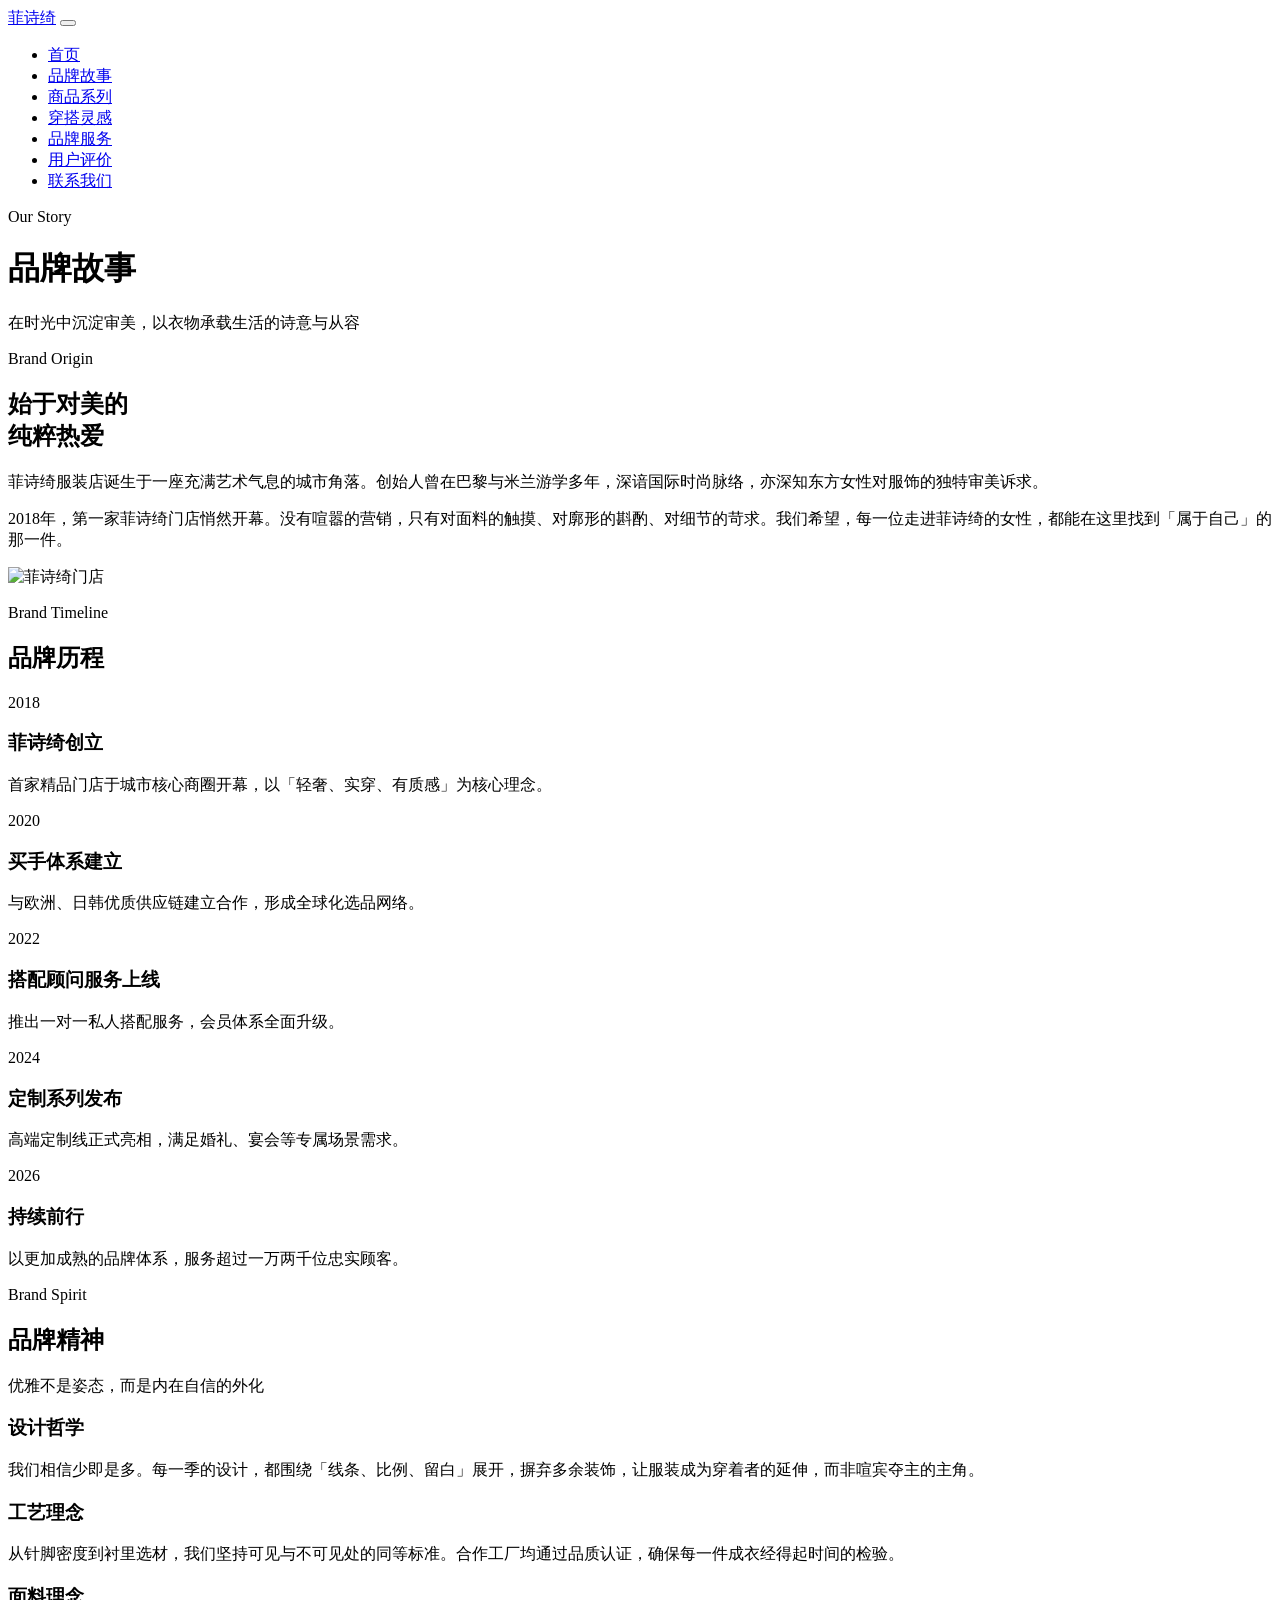
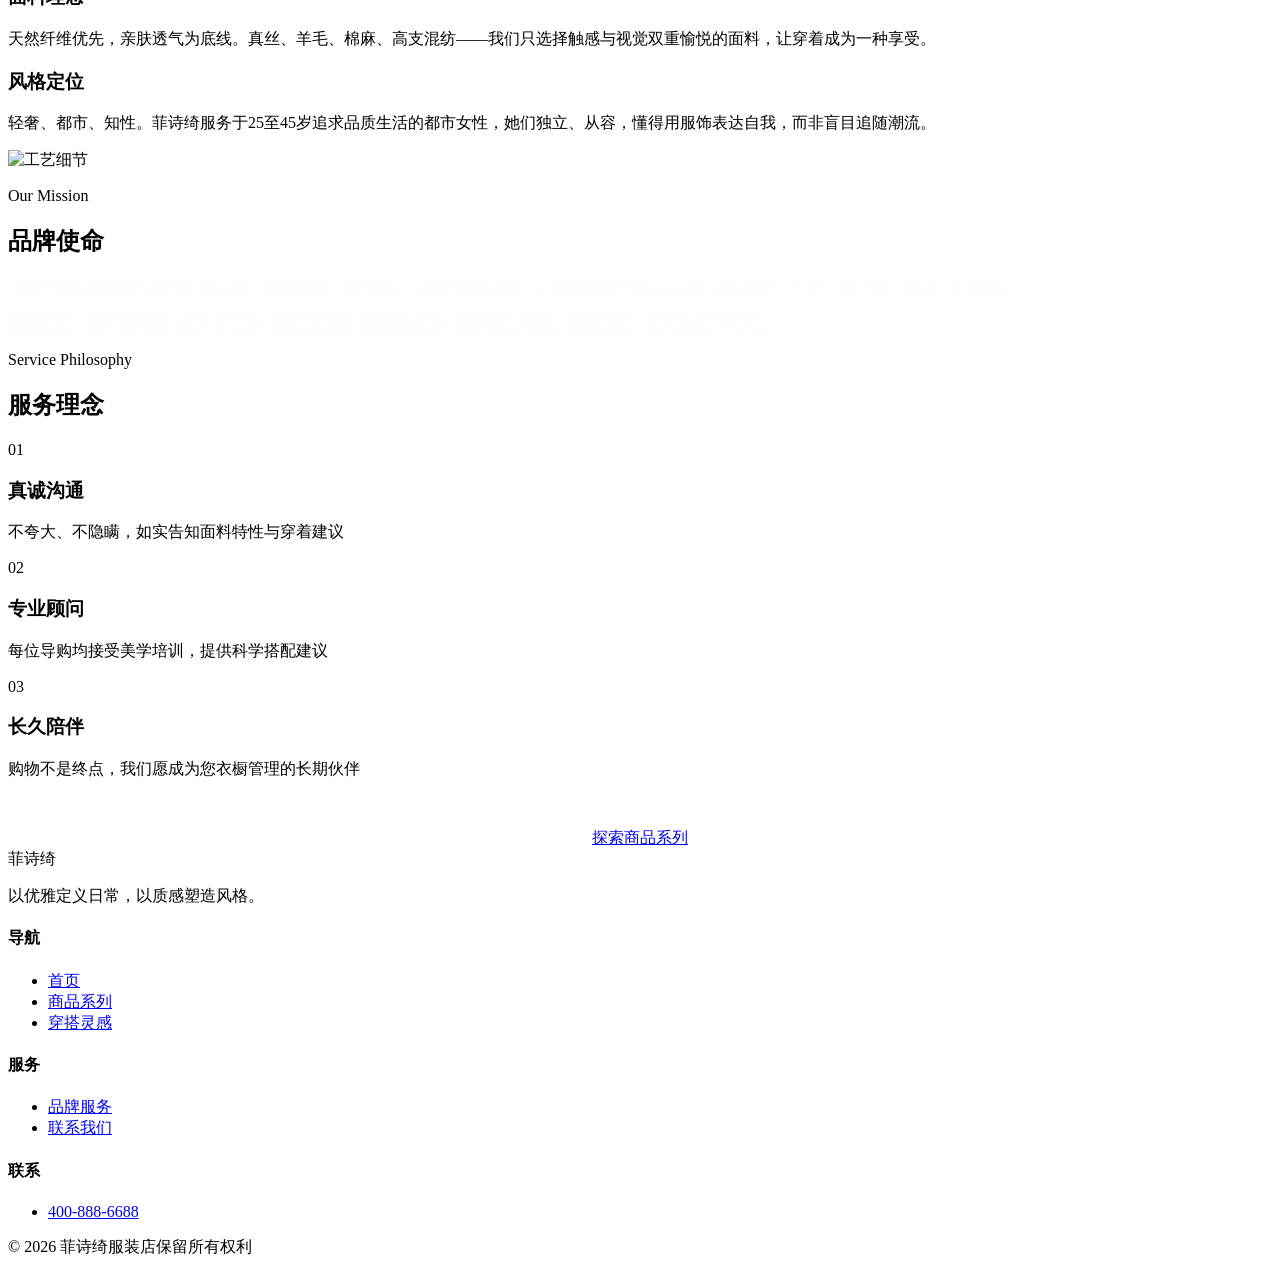
==== about.html @ 7a1d129c "Add files via upload" ====
<!DOCTYPE html>
<html lang="zh-CN">
<head>
  <meta charset="UTF-8">
  <meta name="viewport" content="width=device-width, initial-scale=1.0">
  <meta name="description" content="菲诗绮服装店品牌故事 — 设计理念、工艺理念与品牌使命">
  <title>品牌故事 | 菲诗绮服装店官网</title>
  <link rel="stylesheet" href="css/style.css">
</head>
<body>
  <nav class="site-nav">
    <div class="container">
      <a href="index.html" class="nav-logo">菲诗绮</a>
      <button class="nav-toggle" aria-label="打开菜单"><span></span><span></span><span></span></button>
      <ul class="nav-links">
        <li><a href="index.html">首页</a></li>
        <li><a href="about.html">品牌故事</a></li>
        <li><a href="products.html">商品系列</a></li>
        <li><a href="lookbook.html">穿搭灵感</a></li>
        <li><a href="services.html">品牌服务</a></li>
        <li><a href="reviews.html">用户评价</a></li>
        <li><a href="contact.html">联系我们</a></li>
      </ul>
    </div>
  </nav>

  <header class="page-hero page-hero--dark">
    <div class="container">
      <p class="eyebrow">Our Story</p>
      <h1>品牌故事</h1>
      <p class="section-subtitle">在时光中沉淀审美，以衣物承载生活的诗意与从容</p>
    </div>
  </header>

  <section class="section">
    <div class="container">
      <div class="intro-block reveal">
        <div class="intro-block__text">
          <p class="eyebrow">Brand Origin</p>
          <h2>始于对美的<br>纯粹热爱</h2>
          <p>菲诗绮服装店诞生于一座充满艺术气息的城市角落。创始人曾在巴黎与米兰游学多年，深谙国际时尚脉络，亦深知东方女性对服饰的独特审美诉求。</p>
          <p>2018年，第一家菲诗绮门店悄然开幕。没有喧嚣的营销，只有对面料的触摸、对廓形的斟酌、对细节的苛求。我们希望，每一位走进菲诗绮的女性，都能在这里找到「属于自己」的那一件。</p>
        </div>
        <div class="intro-block__image">
          <img src="https://images.unsplash.com/photo-1441984904996-e0b87b68762b?w=800&q=80" alt="菲诗绮门店">
        </div>
      </div>
    </div>
  </section>

  <section class="section section--cream">
    <div class="container">
      <div class="section-header reveal">
        <p class="eyebrow">Brand Timeline</p>
        <h2 class="section-title">品牌历程</h2>
      </div>
      <div class="timeline reveal">
        <div class="timeline__item">
          <div class="timeline__year">2018</div>
          <h3 class="timeline__title">菲诗绮创立</h3>
          <p class="timeline__text">首家精品门店于城市核心商圈开幕，以「轻奢、实穿、有质感」为核心理念。</p>
        </div>
        <div class="timeline__item">
          <div class="timeline__year">2020</div>
          <h3 class="timeline__title">买手体系建立</h3>
          <p class="timeline__text">与欧洲、日韩优质供应链建立合作，形成全球化选品网络。</p>
        </div>
        <div class="timeline__item">
          <div class="timeline__year">2022</div>
          <h3 class="timeline__title">搭配顾问服务上线</h3>
          <p class="timeline__text">推出一对一私人搭配服务，会员体系全面升级。</p>
        </div>
        <div class="timeline__item">
          <div class="timeline__year">2024</div>
          <h3 class="timeline__title">定制系列发布</h3>
          <p class="timeline__text">高端定制线正式亮相，满足婚礼、宴会等专属场景需求。</p>
        </div>
        <div class="timeline__item">
          <div class="timeline__year">2026</div>
          <h3 class="timeline__title">持续前行</h3>
          <p class="timeline__text">以更加成熟的品牌体系，服务超过一万两千位忠实顾客。</p>
        </div>
      </div>
    </div>
  </section>

  <section class="section">
    <div class="container">
      <div class="section-header reveal">
        <p class="eyebrow">Brand Spirit</p>
        <h2 class="section-title">品牌精神</h2>
        <p class="section-subtitle">优雅不是姿态，而是内在自信的外化</p>
      </div>
      <div class="philosophy-grid">
        <div class="philosophy-card reveal">
          <h3>设计哲学</h3>
          <p>我们相信少即是多。每一季的设计，都围绕「线条、比例、留白」展开，摒弃多余装饰，让服装成为穿着者的延伸，而非喧宾夺主的主角。</p>
        </div>
        <div class="philosophy-card reveal reveal-delay-1">
          <h3>工艺理念</h3>
          <p>从针脚密度到衬里选材，我们坚持可见与不可见处的同等标准。合作工厂均通过品质认证，确保每一件成衣经得起时间的检验。</p>
        </div>
        <div class="philosophy-card reveal reveal-delay-2">
          <h3>面料理念</h3>
          <p>天然纤维优先，亲肤透气为底线。真丝、羊毛、棉麻、高支混纺——我们只选择触感与视觉双重愉悦的面料，让穿着成为一种享受。</p>
        </div>
        <div class="philosophy-card reveal reveal-delay-3">
          <h3>风格定位</h3>
          <p>轻奢、都市、知性。菲诗绮服务于25至45岁追求品质生活的都市女性，她们独立、从容，懂得用服饰表达自我，而非盲目追随潮流。</p>
        </div>
      </div>
    </div>
  </section>

  <section class="section section--ink">
    <div class="container">
      <div class="intro-block reveal">
        <div class="intro-block__image">
          <img src="https://images.unsplash.com/photo-1558171813-4c088f5c6f0e?w=800&q=80" alt="工艺细节">
        </div>
        <div class="intro-block__text">
          <p class="eyebrow" style="color:var(--champagne)">Our Mission</p>
          <h2 style="color:var(--white)">品牌使命</h2>
          <p style="color:rgba(250,249,247,0.75)">让每一位女性都能轻松拥有高品质、高审美的日常衣橱。我们不贩卖焦虑，只提供解决方案——如何穿得高级、百搭、显气质、实穿、有质感。</p>
          <p style="color:rgba(250,249,247,0.75)">选品标准：设计独特性 · 面料舒适度 · 版型包容性 · 搭配延展性 · 性价比合理性。五维达标，方可入驻菲诗绮。</p>
        </div>
      </div>
    </div>
  </section>

  <section class="section section--cream">
    <div class="container">
      <div class="section-header reveal">
        <p class="eyebrow">Service Philosophy</p>
        <h2 class="section-title">服务理念</h2>
      </div>
      <div class="features-grid">
        <div class="feature-card reveal">
          <div class="feature-card__icon">01</div>
          <h3>真诚沟通</h3>
          <p>不夸大、不隐瞒，如实告知面料特性与穿着建议</p>
        </div>
        <div class="feature-card reveal reveal-delay-1">
          <div class="feature-card__icon">02</div>
          <h3>专业顾问</h3>
          <p>每位导购均接受美学培训，提供科学搭配建议</p>
        </div>
        <div class="feature-card reveal reveal-delay-2">
          <div class="feature-card__icon">03</div>
          <h3>长久陪伴</h3>
          <p>购物不是终点，我们愿成为您衣橱管理的长期伙伴</p>
        </div>
      </div>
      <div style="text-align:center;margin-top:3rem" class="reveal">
        <a href="products.html" class="btn">探索商品系列</a>
      </div>
    </div>
  </section>

  <footer class="site-footer">
    <div class="container">
      <div class="footer-grid">
        <div class="footer-brand">
          <span class="nav-logo">菲诗绮</span>
          <p>以优雅定义日常，以质感塑造风格。</p>
        </div>
        <div class="footer-col"><h4>导航</h4><ul><li><a href="index.html">首页</a></li><li><a href="products.html">商品系列</a></li><li><a href="lookbook.html">穿搭灵感</a></li></ul></div>
        <div class="footer-col"><h4>服务</h4><ul><li><a href="services.html">品牌服务</a></li><li><a href="contact.html">联系我们</a></li></ul></div>
        <div class="footer-col"><h4>联系</h4><ul><li><a href="tel:4008886688">400-888-6688</a></li></ul></div>
      </div>
      <div class="footer-bottom"><span>© 2026 菲诗绮服装店</span><span>保留所有权利</span></div>
    </div>
  </footer>
  <script src="js/script.js"></script>
</body>
</html>
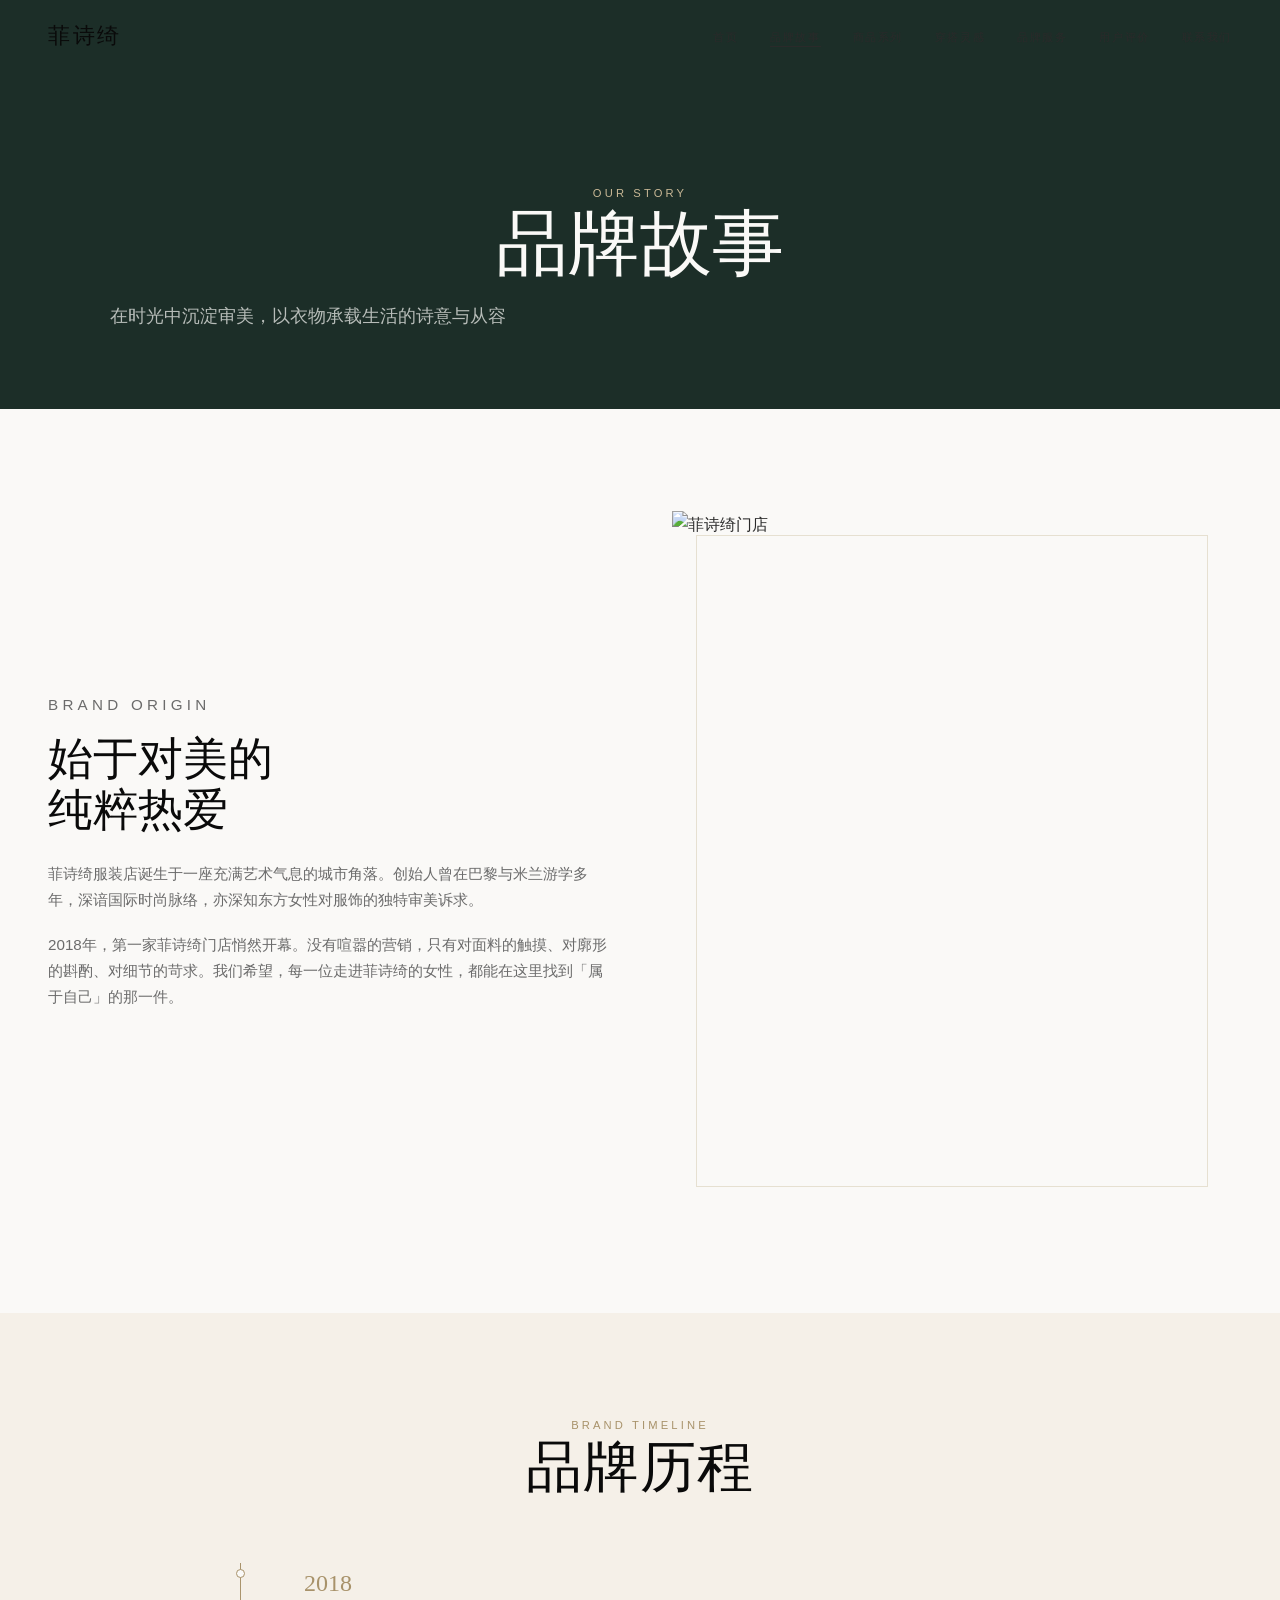
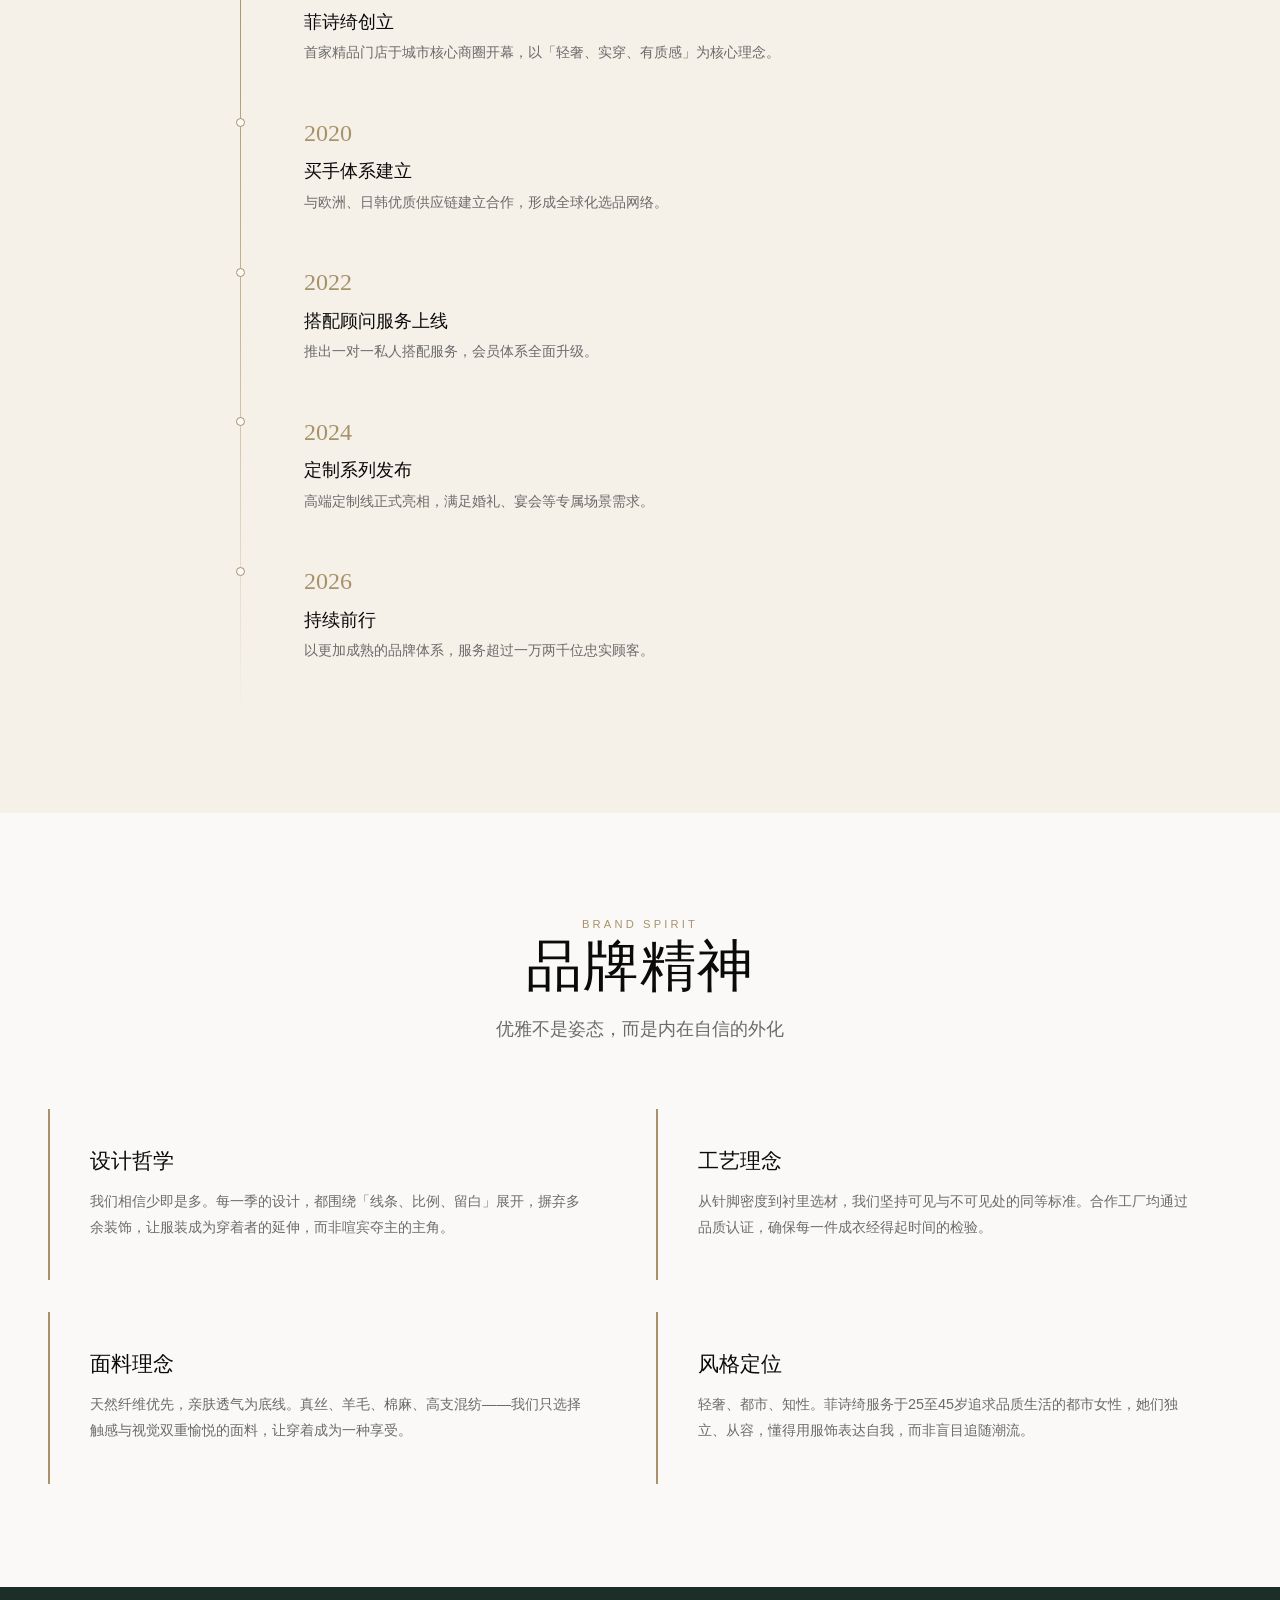
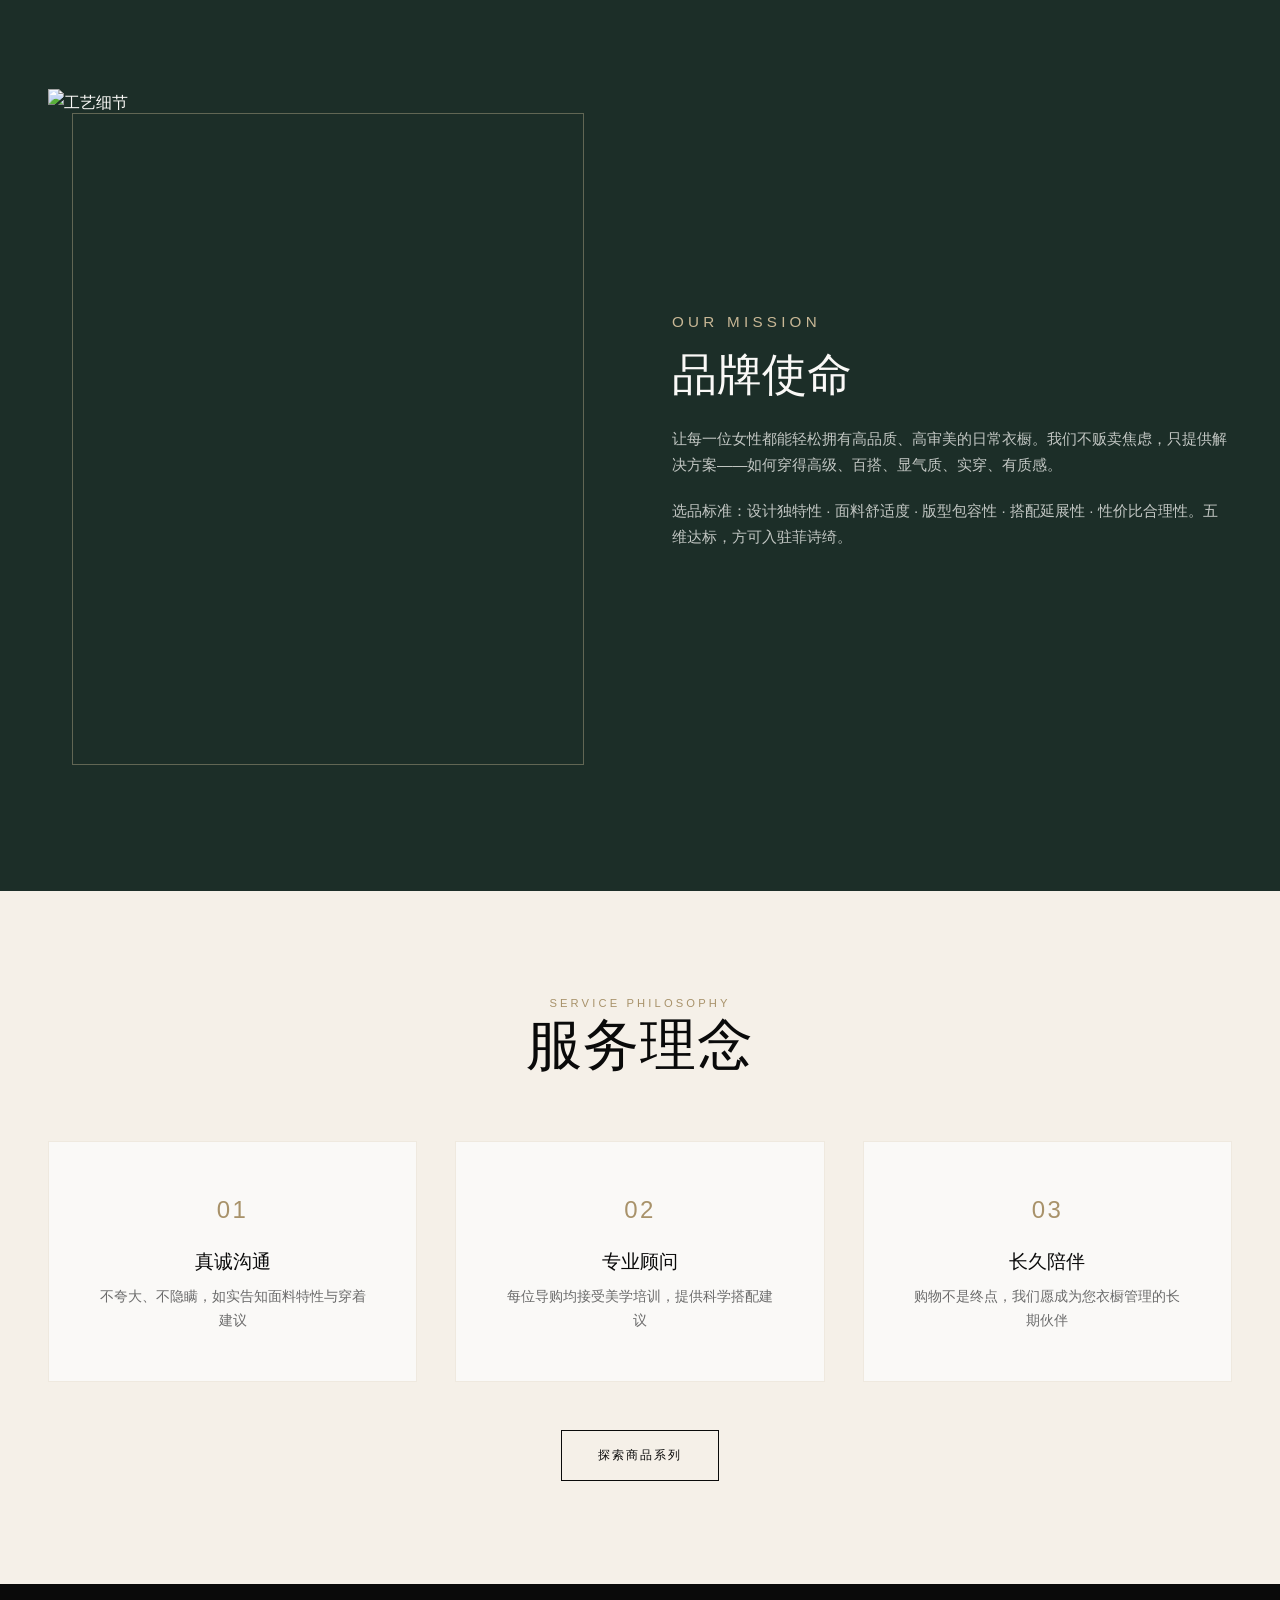
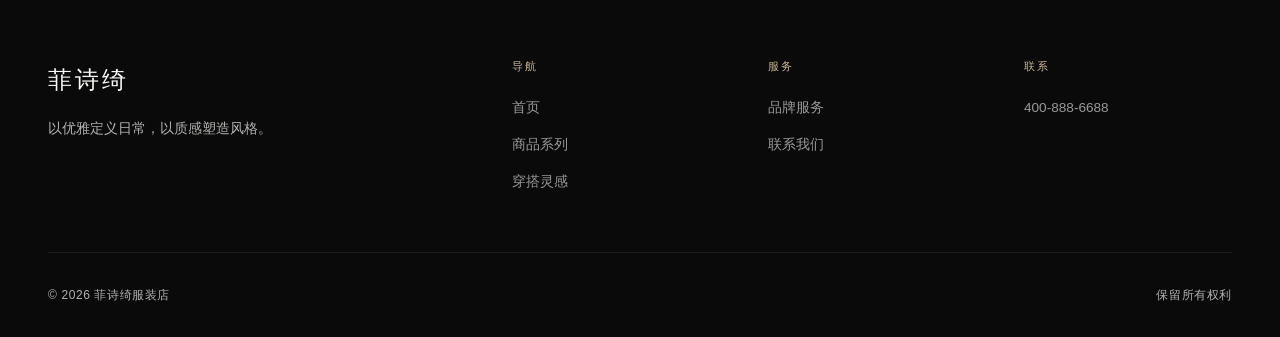
==== commit 0d785e33: "修复CSS和JS路径" ====
--- a/about.html
+++ b/about.html
@@ -5,7 +5,7 @@
   <meta name="viewport" content="width=device-width, initial-scale=1.0">
   <meta name="description" content="菲诗绮服装店品牌故事 — 设计理念、工艺理念与品牌使命">
   <title>品牌故事 | 菲诗绮服装店官网</title>
-  <link rel="stylesheet" href="css/style.css">
+ <link rel="stylesheet" href="style.css">
 </head>
 <body>
   <nav class="site-nav">
@@ -171,6 +171,6 @@
       <div class="footer-bottom"><span>© 2026 菲诗绮服装店</span><span>保留所有权利</span></div>
     </div>
   </footer>
-  <script src="js/script.js"></script>
+ <script src="script.js"></script>
 </body>
 </html>
--- a/style.css
+++ b/style.css
@@ -0,0 +1,1701 @@
+/* ============================================
+   菲诗绮服装店官网 — Feishiqi Fashion Boutique
+   Premium Fashion Brand Static Site
+   ============================================ */
+
+@import url('https://fonts.googleapis.com/css2?family=Cormorant+Garamond:ital,wght@0,300;0,400;0,500;0,600;0,700;1,400&family=Noto+Sans+SC:wght@300;400;500&family=Playfair+Display:ital,wght@0,400;0,500;1,400&display=swap');
+
+:root {
+  --black: #0a0a0a;
+  --white: #faf9f7;
+  --cream: #f5f0e8;
+  --warm-gray: #e8e4dc;
+  --champagne: #c9b896;
+  --gold: #a8926a;
+  --gold-light: #d4c4a8;
+  --ink-green: #1c2e28;
+  --charcoal: #2a2a2a;
+  --mid-gray: #6b6b6b;
+  --light-gray: #9a9a9a;
+  --font-display: 'Cormorant Garamond', 'Playfair Display', serif;
+  --font-serif: 'Playfair Display', serif;
+  --font-body: 'Noto Sans SC', -apple-system, sans-serif;
+  --nav-height: 72px;
+  --transition: 0.4s cubic-bezier(0.25, 0.46, 0.45, 0.94);
+  --shadow-soft: 0 8px 32px rgba(10, 10, 10, 0.06);
+  --shadow-hover: 0 16px 48px rgba(10, 10, 10, 0.12);
+  --max-width: 1400px;
+  --section-pad: clamp(4rem, 8vw, 8rem);
+}
+
+*, *::before, *::after {
+  box-sizing: border-box;
+  margin: 0;
+  padding: 0;
+}
+
+html {
+  scroll-behavior: smooth;
+  font-size: 16px;
+}
+
+body {
+  font-family: var(--font-body);
+  font-weight: 300;
+  color: var(--charcoal);
+  background: var(--white);
+  line-height: 1.7;
+  overflow-x: hidden;
+  -webkit-font-smoothing: antialiased;
+}
+
+img {
+  max-width: 100%;
+  height: auto;
+  display: block;
+  object-fit: cover;
+}
+
+a {
+  color: inherit;
+  text-decoration: none;
+  transition: color var(--transition), opacity var(--transition);
+}
+
+ul { list-style: none; }
+
+button, input, textarea, select {
+  font-family: inherit;
+  font-size: inherit;
+}
+
+.container {
+  width: 100%;
+  max-width: var(--max-width);
+  margin: 0 auto;
+  padding: 0 clamp(1.25rem, 4vw, 3rem);
+}
+
+/* ---- Typography ---- */
+.eyebrow {
+  font-family: var(--font-body);
+  font-size: 0.7rem;
+  font-weight: 400;
+  letter-spacing: 0.28em;
+  text-transform: uppercase;
+  color: var(--gold);
+}
+
+h1, h2, h3, h4 {
+  font-family: var(--font-display);
+  font-weight: 400;
+  line-height: 1.15;
+  color: var(--black);
+}
+
+.section-title {
+  font-size: clamp(2rem, 4.5vw, 3.5rem);
+  letter-spacing: 0.02em;
+  margin-bottom: 0.5rem;
+}
+
+.section-subtitle {
+  font-size: clamp(0.95rem, 1.5vw, 1.1rem);
+  color: var(--mid-gray);
+  font-weight: 300;
+  max-width: 520px;
+}
+
+.section-header {
+  text-align: center;
+  margin-bottom: clamp(2.5rem, 5vw, 4rem);
+}
+
+.section-header .section-subtitle {
+  margin: 1rem auto 0;
+}
+
+.section-header--left {
+  text-align: left;
+}
+
+.section-header--left .section-subtitle {
+  margin-left: 0;
+}
+
+/* ---- Buttons ---- */
+.btn {
+  display: inline-flex;
+  align-items: center;
+  justify-content: center;
+  gap: 0.5rem;
+  padding: 0.9rem 2.2rem;
+  font-size: 0.75rem;
+  font-weight: 400;
+  letter-spacing: 0.18em;
+  text-transform: uppercase;
+  border: 1px solid var(--black);
+  background: transparent;
+  color: var(--black);
+  cursor: pointer;
+  transition: all var(--transition);
+  position: relative;
+  overflow: hidden;
+}
+
+.btn::before {
+  content: '';
+  position: absolute;
+  inset: 0;
+  background: var(--black);
+  transform: scaleX(0);
+  transform-origin: left;
+  transition: transform var(--transition);
+  z-index: -1;
+}
+
+.btn:hover {
+  color: var(--white);
+}
+
+.btn:hover::before {
+  transform: scaleX(1);
+}
+
+.btn--light {
+  border-color: var(--white);
+  color: var(--white);
+}
+
+.btn--light::before {
+  background: var(--white);
+}
+
+.btn--light:hover {
+  color: var(--black);
+}
+
+.btn--gold {
+  border-color: var(--gold);
+  color: var(--gold);
+}
+
+.btn--gold::before {
+  background: var(--gold);
+}
+
+.btn--gold:hover {
+  color: var(--white);
+}
+
+.btn--filled {
+  background: var(--black);
+  color: var(--white);
+}
+
+.btn--filled::before {
+  background: var(--ink-green);
+}
+
+.btn--filled:hover {
+  color: var(--white);
+  border-color: var(--ink-green);
+}
+
+/* ---- Navigation ---- */
+.site-nav {
+  position: fixed;
+  top: 0;
+  left: 0;
+  right: 0;
+  z-index: 1000;
+  height: var(--nav-height);
+  display: flex;
+  align-items: center;
+  transition: background var(--transition), box-shadow var(--transition), height var(--transition);
+}
+
+.site-nav.scrolled {
+  background: rgba(250, 249, 247, 0.95);
+  backdrop-filter: blur(12px);
+  -webkit-backdrop-filter: blur(12px);
+  box-shadow: 0 1px 0 rgba(10, 10, 10, 0.06);
+  height: 64px;
+}
+
+.site-nav.nav-dark.scrolled {
+  background: rgba(10, 10, 10, 0.92);
+}
+
+.site-nav .container {
+  display: flex;
+  align-items: center;
+  justify-content: space-between;
+}
+
+.nav-logo {
+  font-family: var(--font-display);
+  font-size: 1.35rem;
+  letter-spacing: 0.12em;
+  color: var(--black);
+  font-weight: 500;
+}
+
+.nav-dark .nav-logo,
+.nav-dark .nav-links a {
+  color: var(--white);
+}
+
+.site-nav.scrolled .nav-logo,
+.site-nav.scrolled .nav-links a {
+  color: var(--black);
+}
+
+.nav-dark.site-nav.scrolled .nav-logo,
+.nav-dark.site-nav.scrolled .nav-links a {
+  color: var(--white);
+}
+
+.nav-links {
+  display: flex;
+  gap: clamp(1.2rem, 2.5vw, 2.5rem);
+}
+
+.nav-links a {
+  font-size: 0.7rem;
+  letter-spacing: 0.14em;
+  text-transform: uppercase;
+  position: relative;
+  padding: 0.25rem 0;
+}
+
+.nav-links a::after {
+  content: '';
+  position: absolute;
+  bottom: 0;
+  left: 0;
+  width: 0;
+  height: 1px;
+  background: currentColor;
+  transition: width var(--transition);
+}
+
+.nav-links a:hover::after,
+.nav-links a.active::after {
+  width: 100%;
+}
+
+.nav-toggle {
+  display: none;
+  flex-direction: column;
+  gap: 5px;
+  background: none;
+  border: none;
+  cursor: pointer;
+  padding: 4px;
+}
+
+.nav-toggle span {
+  display: block;
+  width: 22px;
+  height: 1px;
+  background: currentColor;
+  transition: var(--transition);
+}
+
+.nav-dark .nav-toggle span {
+  background: var(--white);
+}
+
+.site-nav.scrolled .nav-toggle span {
+  background: var(--black);
+}
+
+.nav-dark.site-nav.scrolled .nav-toggle span {
+  background: var(--white);
+}
+
+/* ---- Hero ---- */
+.hero {
+  min-height: 100vh;
+  display: flex;
+  align-items: flex-end;
+  position: relative;
+  overflow: hidden;
+  padding-bottom: clamp(3rem, 8vw, 6rem);
+}
+
+.hero__bg {
+  position: absolute;
+  inset: 0;
+  z-index: 0;
+}
+
+.hero__bg img {
+  width: 100%;
+  height: 100%;
+  object-fit: cover;
+}
+
+.hero__overlay {
+  position: absolute;
+  inset: 0;
+  background: linear-gradient(
+    to top,
+    rgba(10, 10, 10, 0.75) 0%,
+    rgba(10, 10, 10, 0.2) 50%,
+    rgba(10, 10, 10, 0.15) 100%
+  );
+  z-index: 1;
+}
+
+.hero__content {
+  position: relative;
+  z-index: 2;
+  width: 100%;
+  padding-top: calc(var(--nav-height) + 4rem);
+}
+
+.hero__eyebrow {
+  color: var(--champagne);
+  margin-bottom: 1.5rem;
+}
+
+.hero__title {
+  font-size: clamp(3rem, 8vw, 6.5rem);
+  color: var(--white);
+  font-weight: 300;
+  letter-spacing: 0.08em;
+  margin-bottom: 0.25rem;
+}
+
+.hero__subtitle-en {
+  font-family: var(--font-serif);
+  font-size: clamp(0.9rem, 2vw, 1.2rem);
+  font-style: italic;
+  color: var(--gold-light);
+  letter-spacing: 0.2em;
+  margin-bottom: 2rem;
+  font-weight: 400;
+}
+
+.hero__tagline {
+  font-size: clamp(1rem, 2vw, 1.25rem);
+  color: rgba(250, 249, 247, 0.85);
+  font-weight: 300;
+  letter-spacing: 0.15em;
+  margin-bottom: 2.5rem;
+  max-width: 480px;
+}
+
+.hero__actions {
+  display: flex;
+  flex-wrap: wrap;
+  gap: 1rem;
+}
+
+.hero__scroll {
+  position: absolute;
+  bottom: 2rem;
+  left: 50%;
+  transform: translateX(-50%);
+  z-index: 2;
+  display: flex;
+  flex-direction: column;
+  align-items: center;
+  gap: 0.5rem;
+  color: rgba(250, 249, 247, 0.6);
+  font-size: 0.65rem;
+  letter-spacing: 0.2em;
+  text-transform: uppercase;
+}
+
+.hero__scroll-line {
+  width: 1px;
+  height: 40px;
+  background: linear-gradient(to bottom, var(--champagne), transparent);
+  animation: scrollPulse 2s ease infinite;
+}
+
+@keyframes scrollPulse {
+  0%, 100% { opacity: 0.3; transform: scaleY(0.6); }
+  50% { opacity: 1; transform: scaleY(1); }
+}
+
+/* ---- Page Hero (inner pages) ---- */
+.page-hero {
+  padding: calc(var(--nav-height) + clamp(4rem, 10vw, 7rem)) 0 clamp(3rem, 6vw, 5rem);
+  background: var(--cream);
+  text-align: center;
+}
+
+.page-hero--dark {
+  background: var(--ink-green);
+  color: var(--white);
+}
+
+.page-hero--dark h1,
+.page-hero--dark .section-subtitle {
+  color: var(--white);
+}
+
+.page-hero--dark .eyebrow {
+  color: var(--champagne);
+}
+
+.page-hero--dark .section-subtitle {
+  color: rgba(250, 249, 247, 0.7);
+}
+
+.page-hero h1 {
+  font-size: clamp(2.5rem, 6vw, 4.5rem);
+  margin-bottom: 1rem;
+}
+
+/* ---- Sections ---- */
+.section {
+  padding: var(--section-pad) 0;
+}
+
+.section--cream { background: var(--cream); }
+.section--dark { background: var(--black); color: var(--white); }
+.section--dark h2, .section--dark h3 { color: var(--white); }
+.section--dark .section-subtitle { color: var(--light-gray); }
+.section--ink { background: var(--ink-green); color: var(--white); }
+.section--ink h2, .section--ink h3 { color: var(--white); }
+
+/* ---- Intro Block ---- */
+.intro-block {
+  display: grid;
+  grid-template-columns: 1fr 1fr;
+  gap: clamp(2rem, 5vw, 5rem);
+  align-items: center;
+}
+
+.intro-block__image {
+  position: relative;
+  aspect-ratio: 4/5;
+  overflow: hidden;
+}
+
+.intro-block__image img {
+  width: 100%;
+  height: 100%;
+  transition: transform 1.2s var(--transition);
+}
+
+.intro-block__image:hover img {
+  transform: scale(1.03);
+}
+
+.intro-block__image::after {
+  content: '';
+  position: absolute;
+  inset: 1.5rem;
+  border: 1px solid rgba(201, 184, 150, 0.4);
+  pointer-events: none;
+}
+
+.intro-block__text .eyebrow {
+  margin-bottom: 1rem;
+}
+
+.intro-block__text h2 {
+  font-size: clamp(1.8rem, 3.5vw, 2.8rem);
+  margin-bottom: 1.5rem;
+}
+
+.intro-block__text p {
+  color: var(--mid-gray);
+  margin-bottom: 1.25rem;
+  font-size: 0.95rem;
+}
+
+/* ---- Carousel ---- */
+.carousel {
+  position: relative;
+  overflow: hidden;
+}
+
+.carousel__track {
+  display: flex;
+  transition: transform 0.8s cubic-bezier(0.25, 0.46, 0.45, 0.94);
+}
+
+.carousel__slide {
+  min-width: 100%;
+  position: relative;
+  aspect-ratio: 21/9;
+}
+
+.carousel__slide img {
+  width: 100%;
+  height: 100%;
+}
+
+.carousel__caption {
+  position: absolute;
+  bottom: 0;
+  left: 0;
+  right: 0;
+  padding: clamp(2rem, 5vw, 4rem);
+  background: linear-gradient(transparent, rgba(10, 10, 10, 0.7));
+  color: var(--white);
+}
+
+.carousel__caption h3 {
+  font-size: clamp(1.5rem, 3vw, 2.5rem);
+  color: var(--white);
+  margin-bottom: 0.5rem;
+}
+
+.carousel__caption p {
+  font-size: 0.9rem;
+  opacity: 0.85;
+  max-width: 400px;
+}
+
+.carousel__dots {
+  display: flex;
+  justify-content: center;
+  gap: 0.75rem;
+  margin-top: 1.5rem;
+}
+
+.carousel__dot {
+  width: 32px;
+  height: 2px;
+  background: var(--warm-gray);
+  border: none;
+  cursor: pointer;
+  transition: background var(--transition), width var(--transition);
+  padding: 0;
+}
+
+.carousel__dot.active {
+  background: var(--gold);
+  width: 48px;
+}
+
+.carousel__arrow {
+  position: absolute;
+  top: 50%;
+  transform: translateY(-50%);
+  width: 48px;
+  height: 48px;
+  border: 1px solid rgba(255, 255, 255, 0.3);
+  background: rgba(10, 10, 10, 0.3);
+  color: var(--white);
+  cursor: pointer;
+  display: flex;
+  align-items: center;
+  justify-content: center;
+  font-size: 1.2rem;
+  transition: all var(--transition);
+  z-index: 10;
+  backdrop-filter: blur(4px);
+}
+
+.carousel__arrow:hover {
+  background: rgba(10, 10, 10, 0.6);
+  border-color: var(--champagne);
+}
+
+.carousel__arrow--prev { left: 1.5rem; }
+.carousel__arrow--next { right: 1.5rem; }
+
+/* ---- Product Grid ---- */
+.product-grid {
+  display: grid;
+  grid-template-columns: repeat(auto-fill, minmax(280px, 1fr));
+  gap: clamp(1.5rem, 3vw, 2.5rem);
+}
+
+.product-card {
+  position: relative;
+  group: product;
+}
+
+.product-card__image {
+  aspect-ratio: 3/4;
+  overflow: hidden;
+  background: var(--cream);
+  margin-bottom: 1.25rem;
+  position: relative;
+}
+
+.product-card__image img {
+  width: 100%;
+  height: 100%;
+  transition: transform 0.8s var(--transition);
+}
+
+.product-card:hover .product-card__image img {
+  transform: scale(1.06);
+}
+
+.product-card__badge {
+  position: absolute;
+  top: 1rem;
+  left: 1rem;
+  font-size: 0.65rem;
+  letter-spacing: 0.15em;
+  text-transform: uppercase;
+  background: var(--ink-green);
+  color: var(--white);
+  padding: 0.35rem 0.75rem;
+}
+
+.product-card__overlay {
+  position: absolute;
+  inset: 0;
+  background: rgba(10, 10, 10, 0.4);
+  display: flex;
+  align-items: center;
+  justify-content: center;
+  opacity: 0;
+  transition: opacity var(--transition);
+}
+
+.product-card:hover .product-card__overlay {
+  opacity: 1;
+}
+
+.product-card__tags {
+  display: flex;
+  flex-wrap: wrap;
+  gap: 0.5rem;
+  margin-bottom: 0.5rem;
+}
+
+.product-card__tag {
+  font-size: 0.65rem;
+  letter-spacing: 0.1em;
+  color: var(--gold);
+  text-transform: uppercase;
+}
+
+.product-card__name {
+  font-family: var(--font-display);
+  font-size: 1.25rem;
+  margin-bottom: 0.35rem;
+}
+
+.product-card__desc {
+  font-size: 0.85rem;
+  color: var(--mid-gray);
+  margin-bottom: 0.5rem;
+}
+
+.product-card__price {
+  font-size: 0.9rem;
+  letter-spacing: 0.05em;
+  color: var(--charcoal);
+}
+
+/* ---- Filter Tags ---- */
+.filter-bar {
+  display: flex;
+  flex-wrap: wrap;
+  justify-content: center;
+  gap: 0.75rem;
+  margin-bottom: 3rem;
+}
+
+.filter-btn {
+  padding: 0.6rem 1.4rem;
+  font-size: 0.7rem;
+  letter-spacing: 0.12em;
+  text-transform: uppercase;
+  border: 1px solid var(--warm-gray);
+  background: transparent;
+  color: var(--mid-gray);
+  cursor: pointer;
+  transition: all var(--transition);
+}
+
+.filter-btn:hover,
+.filter-btn.active {
+  border-color: var(--black);
+  color: var(--black);
+  background: var(--cream);
+}
+
+/* ---- Stats ---- */
+.stats-row {
+  display: grid;
+  grid-template-columns: repeat(4, 1fr);
+  gap: 2rem;
+  text-align: center;
+  padding: 3rem 0;
+  border-top: 1px solid rgba(201, 184, 150, 0.3);
+  border-bottom: 1px solid rgba(201, 184, 150, 0.3);
+}
+
+.stat-item__number {
+  font-family: var(--font-display);
+  font-size: clamp(2.5rem, 5vw, 4rem);
+  color: var(--gold);
+  line-height: 1;
+  margin-bottom: 0.5rem;
+}
+
+.stat-item__number::after {
+  content: '+';
+  font-size: 0.6em;
+  color: var(--champagne);
+}
+
+.stat-item__label {
+  font-size: 0.75rem;
+  letter-spacing: 0.15em;
+  text-transform: uppercase;
+  color: var(--mid-gray);
+}
+
+/* ---- Features ---- */
+.features-grid {
+  display: grid;
+  grid-template-columns: repeat(3, 1fr);
+  gap: clamp(1.5rem, 3vw, 2.5rem);
+}
+
+.feature-card {
+  padding: clamp(2rem, 4vw, 3rem);
+  border: 1px solid rgba(201, 184, 150, 0.25);
+  text-align: center;
+  transition: all var(--transition);
+  background: var(--white);
+}
+
+.feature-card:hover {
+  border-color: var(--gold);
+  transform: translateY(-4px);
+  box-shadow: var(--shadow-soft);
+}
+
+.feature-card__icon {
+  font-size: 1.5rem;
+  color: var(--gold);
+  margin-bottom: 1.25rem;
+  letter-spacing: 0.1em;
+}
+
+.feature-card h3 {
+  font-size: 1.2rem;
+  margin-bottom: 0.75rem;
+}
+
+.feature-card p {
+  font-size: 0.88rem;
+  color: var(--mid-gray);
+}
+
+/* ---- Series Banner ---- */
+.series-banner {
+  display: grid;
+  grid-template-columns: 1fr 1fr;
+  min-height: 400px;
+  overflow: hidden;
+}
+
+.series-banner__image {
+  min-height: 400px;
+}
+
+.series-banner__image img {
+  width: 100%;
+  height: 100%;
+}
+
+.series-banner__content {
+  display: flex;
+  flex-direction: column;
+  justify-content: center;
+  padding: clamp(2rem, 5vw, 4rem);
+  background: var(--ink-green);
+  color: var(--white);
+}
+
+.series-banner__content h2 {
+  color: var(--white);
+  font-size: clamp(1.8rem, 3vw, 2.8rem);
+  margin-bottom: 1rem;
+}
+
+.series-banner__content p {
+  color: rgba(250, 249, 247, 0.75);
+  margin-bottom: 2rem;
+  font-size: 0.95rem;
+}
+
+/* ---- Timeline ---- */
+.timeline {
+  position: relative;
+  max-width: 800px;
+  margin: 0 auto;
+  padding-left: 2rem;
+}
+
+.timeline::before {
+  content: '';
+  position: absolute;
+  left: 0;
+  top: 0;
+  bottom: 0;
+  width: 1px;
+  background: linear-gradient(to bottom, var(--gold), var(--champagne), transparent);
+}
+
+.timeline__item {
+  position: relative;
+  padding-bottom: 3rem;
+  padding-left: 2rem;
+}
+
+.timeline__item::before {
+  content: '';
+  position: absolute;
+  left: -2rem;
+  top: 0.35rem;
+  width: 9px;
+  height: 9px;
+  border: 1px solid var(--gold);
+  background: var(--white);
+  border-radius: 50%;
+  transform: translateX(-4px);
+}
+
+.timeline__year {
+  font-family: var(--font-display);
+  font-size: 1.5rem;
+  color: var(--gold);
+  margin-bottom: 0.5rem;
+}
+
+.timeline__title {
+  font-size: 1.1rem;
+  margin-bottom: 0.5rem;
+}
+
+.timeline__text {
+  font-size: 0.9rem;
+  color: var(--mid-gray);
+}
+
+/* ---- Philosophy Cards ---- */
+.philosophy-grid {
+  display: grid;
+  grid-template-columns: repeat(2, 1fr);
+  gap: 2rem;
+}
+
+.philosophy-card {
+  padding: 2.5rem;
+  background: var(--white);
+  border-left: 2px solid var(--gold);
+}
+
+.philosophy-card h3 {
+  font-size: 1.3rem;
+  margin-bottom: 1rem;
+}
+
+.philosophy-card p {
+  font-size: 0.9rem;
+  color: var(--mid-gray);
+  line-height: 1.8;
+}
+
+/* ---- Lookbook ---- */
+.lookbook-magazine {
+  display: grid;
+  gap: clamp(3rem, 6vw, 5rem);
+}
+
+.lookbook-feature {
+  display: grid;
+  grid-template-columns: 1fr 1fr;
+  gap: 0;
+  align-items: stretch;
+  min-height: 500px;
+}
+
+.lookbook-feature--reverse {
+  direction: rtl;
+}
+
+.lookbook-feature--reverse > * {
+  direction: ltr;
+}
+
+.lookbook-feature__visual {
+  overflow: hidden;
+  min-height: 400px;
+}
+
+.lookbook-feature__visual img {
+  width: 100%;
+  height: 100%;
+  min-height: 400px;
+}
+
+.lookbook-feature__text {
+  display: flex;
+  flex-direction: column;
+  justify-content: center;
+  padding: clamp(2rem, 5vw, 4rem);
+  background: var(--cream);
+}
+
+.lookbook-feature__text .eyebrow {
+  margin-bottom: 1rem;
+}
+
+.lookbook-feature__text h2 {
+  font-size: clamp(1.8rem, 3vw, 2.5rem);
+  margin-bottom: 1rem;
+}
+
+.lookbook-feature__text p {
+  color: var(--mid-gray);
+  margin-bottom: 1.5rem;
+  font-size: 0.95rem;
+}
+
+.lookbook-grid {
+  display: grid;
+  grid-template-columns: repeat(3, 1fr);
+  grid-template-rows: auto;
+  gap: 1rem;
+}
+
+.lookbook-grid__item {
+  position: relative;
+  overflow: hidden;
+  aspect-ratio: 3/4;
+}
+
+.lookbook-grid__item:first-child {
+  grid-row: span 2;
+  aspect-ratio: auto;
+}
+
+.lookbook-grid__item img {
+  width: 100%;
+  height: 100%;
+  transition: transform 1s var(--transition);
+}
+
+.lookbook-grid__item:hover img {
+  transform: scale(1.05);
+}
+
+.lookbook-grid__caption {
+  position: absolute;
+  bottom: 0;
+  left: 0;
+  right: 0;
+  padding: 1.5rem;
+  background: linear-gradient(transparent, rgba(10, 10, 10, 0.75));
+  color: var(--white);
+}
+
+.lookbook-grid__caption h4 {
+  font-size: 1rem;
+  color: var(--white);
+  margin-bottom: 0.25rem;
+}
+
+.lookbook-grid__caption span {
+  font-size: 0.75rem;
+  opacity: 0.8;
+  letter-spacing: 0.1em;
+}
+
+.lookbook-cards {
+  display: grid;
+  grid-template-columns: repeat(auto-fill, minmax(300px, 1fr));
+  gap: 2rem;
+}
+
+.lookbook-card {
+  position: relative;
+  overflow: hidden;
+}
+
+.lookbook-card__image {
+  aspect-ratio: 4/5;
+  overflow: hidden;
+}
+
+.lookbook-card__image img {
+  width: 100%;
+  height: 100%;
+  transition: transform 0.8s var(--transition);
+}
+
+.lookbook-card:hover .lookbook-card__image img {
+  transform: scale(1.04);
+}
+
+.lookbook-card__body {
+  padding: 1.5rem 0;
+}
+
+.lookbook-card__body h3 {
+  font-size: 1.2rem;
+  margin-bottom: 0.5rem;
+}
+
+.lookbook-card__body p {
+  font-size: 0.85rem;
+  color: var(--mid-gray);
+}
+
+/* ---- Services ---- */
+.service-grid {
+  display: grid;
+  grid-template-columns: repeat(3, 1fr);
+  gap: 2rem;
+}
+
+.service-card {
+  padding: 2.5rem 2rem;
+  text-align: center;
+  border: 1px solid rgba(201, 184, 150, 0.2);
+  transition: all var(--transition);
+}
+
+.service-card:hover {
+  background: var(--cream);
+  border-color: var(--gold);
+}
+
+.service-card__num {
+  font-family: var(--font-display);
+  font-size: 2.5rem;
+  color: var(--champagne);
+  margin-bottom: 1rem;
+  line-height: 1;
+}
+
+.service-card h3 {
+  font-size: 1.15rem;
+  margin-bottom: 0.75rem;
+}
+
+.service-card p {
+  font-size: 0.88rem;
+  color: var(--mid-gray);
+}
+
+.process-flow {
+  display: flex;
+  justify-content: space-between;
+  align-items: flex-start;
+  gap: 1rem;
+  position: relative;
+  padding: 2rem 0;
+}
+
+.process-flow::before {
+  content: '';
+  position: absolute;
+  top: 3.5rem;
+  left: 10%;
+  right: 10%;
+  height: 1px;
+  background: var(--warm-gray);
+}
+
+.process-step {
+  flex: 1;
+  text-align: center;
+  position: relative;
+  z-index: 1;
+}
+
+.process-step__circle {
+  width: 56px;
+  height: 56px;
+  border: 1px solid var(--gold);
+  border-radius: 50%;
+  display: flex;
+  align-items: center;
+  justify-content: center;
+  margin: 0 auto 1.25rem;
+  background: var(--white);
+  font-family: var(--font-display);
+  font-size: 1.2rem;
+  color: var(--gold);
+}
+
+.process-step h4 {
+  font-size: 0.95rem;
+  margin-bottom: 0.5rem;
+}
+
+.process-step p {
+  font-size: 0.8rem;
+  color: var(--mid-gray);
+  max-width: 140px;
+  margin: 0 auto;
+}
+
+.policy-list {
+  display: grid;
+  grid-template-columns: repeat(2, 1fr);
+  gap: 1.5rem;
+}
+
+.policy-item {
+  padding: 1.5rem;
+  background: rgba(255, 255, 255, 0.05);
+  border: 1px solid rgba(201, 184, 150, 0.15);
+}
+
+.policy-item h4 {
+  font-size: 1rem;
+  margin-bottom: 0.5rem;
+  color: var(--champagne);
+}
+
+.policy-item p {
+  font-size: 0.85rem;
+  color: rgba(250, 249, 247, 0.7);
+}
+
+/* ---- Reviews ---- */
+.reviews-carousel {
+  position: relative;
+  max-width: 900px;
+  margin: 0 auto;
+  overflow: hidden;
+}
+
+.reviews-track {
+  display: flex;
+  transition: transform 0.6s var(--transition);
+}
+
+.review-slide {
+  min-width: 100%;
+  padding: 0 1rem;
+}
+
+.review-card {
+  background: var(--white);
+  padding: clamp(2.5rem, 5vw, 4rem);
+  text-align: center;
+  border: 1px solid rgba(201, 184, 150, 0.2);
+  position: relative;
+}
+
+.review-card::before {
+  content: '"';
+  font-family: var(--font-display);
+  font-size: 6rem;
+  color: var(--cream);
+  position: absolute;
+  top: 1rem;
+  left: 2rem;
+  line-height: 1;
+}
+
+.review-card__stars {
+  color: var(--gold);
+  letter-spacing: 0.2em;
+  margin-bottom: 1.5rem;
+  font-size: 0.85rem;
+}
+
+.review-card__text {
+  font-family: var(--font-display);
+  font-size: clamp(1.1rem, 2vw, 1.4rem);
+  font-style: italic;
+  color: var(--charcoal);
+  margin-bottom: 2rem;
+  line-height: 1.8;
+  position: relative;
+  z-index: 1;
+}
+
+.review-card__author {
+  font-size: 0.8rem;
+  letter-spacing: 0.15em;
+  text-transform: uppercase;
+}
+
+.review-card__meta {
+  font-size: 0.75rem;
+  color: var(--light-gray);
+  margin-top: 0.35rem;
+}
+
+.reviews-grid {
+  display: grid;
+  grid-template-columns: repeat(3, 1fr);
+  gap: 1.5rem;
+}
+
+.review-mini {
+  padding: 1.75rem;
+  background: var(--cream);
+  border-left: 2px solid var(--gold);
+}
+
+.review-mini__stars {
+  color: var(--gold);
+  font-size: 0.7rem;
+  letter-spacing: 0.15em;
+  margin-bottom: 1rem;
+}
+
+.review-mini p {
+  font-size: 0.9rem;
+  color: var(--charcoal);
+  margin-bottom: 1rem;
+  line-height: 1.7;
+}
+
+.review-mini cite {
+  font-size: 0.75rem;
+  font-style: normal;
+  letter-spacing: 0.1em;
+  color: var(--mid-gray);
+}
+
+/* ---- Contact ---- */
+.contact-layout {
+  display: grid;
+  grid-template-columns: 1fr 1fr;
+  gap: clamp(2rem, 5vw, 4rem);
+}
+
+.contact-info__item {
+  margin-bottom: 2rem;
+  padding-bottom: 2rem;
+  border-bottom: 1px solid var(--warm-gray);
+}
+
+.contact-info__item:last-child {
+  border-bottom: none;
+}
+
+.contact-info__label {
+  font-size: 0.7rem;
+  letter-spacing: 0.2em;
+  text-transform: uppercase;
+  color: var(--gold);
+  margin-bottom: 0.5rem;
+}
+
+.contact-info__value {
+  font-family: var(--font-display);
+  font-size: 1.25rem;
+}
+
+.contact-info__value a:hover {
+  color: var(--gold);
+}
+
+.contact-form {
+  display: flex;
+  flex-direction: column;
+  gap: 1.25rem;
+}
+
+.form-group label {
+  display: block;
+  font-size: 0.7rem;
+  letter-spacing: 0.15em;
+  text-transform: uppercase;
+  color: var(--mid-gray);
+  margin-bottom: 0.5rem;
+}
+
+.form-group input,
+.form-group textarea,
+.form-group select {
+  width: 100%;
+  padding: 0.9rem 0;
+  border: none;
+  border-bottom: 1px solid var(--warm-gray);
+  background: transparent;
+  color: var(--charcoal);
+  transition: border-color var(--transition);
+  outline: none;
+}
+
+.form-group input:focus,
+.form-group textarea:focus,
+.form-group select:focus {
+  border-bottom-color: var(--gold);
+}
+
+.form-group textarea {
+  min-height: 120px;
+  resize: vertical;
+}
+
+.map-placeholder {
+  aspect-ratio: 16/7;
+  background: var(--cream);
+  display: flex;
+  align-items: center;
+  justify-content: center;
+  color: var(--mid-gray);
+  font-size: 0.85rem;
+  letter-spacing: 0.1em;
+  border: 1px solid var(--warm-gray);
+  margin-top: 3rem;
+}
+
+.social-links {
+  display: flex;
+  gap: 1.5rem;
+  margin-top: 1rem;
+}
+
+.social-links a {
+  font-size: 0.7rem;
+  letter-spacing: 0.12em;
+  text-transform: uppercase;
+  padding-bottom: 2px;
+  border-bottom: 1px solid transparent;
+}
+
+.social-links a:hover {
+  border-bottom-color: var(--gold);
+  color: var(--gold);
+}
+
+.store-gallery {
+  display: grid;
+  grid-template-columns: repeat(3, 1fr);
+  gap: 1rem;
+  margin-top: 2rem;
+}
+
+.store-gallery__item {
+  aspect-ratio: 4/3;
+  overflow: hidden;
+}
+
+.store-gallery__item img {
+  width: 100%;
+  height: 100%;
+  transition: transform 0.8s var(--transition);
+}
+
+.store-gallery__item:hover img {
+  transform: scale(1.05);
+}
+
+/* ---- Footer ---- */
+.site-footer {
+  background: var(--black);
+  color: rgba(250, 249, 247, 0.7);
+  padding: clamp(3rem, 6vw, 5rem) 0 2rem;
+}
+
+.footer-grid {
+  display: grid;
+  grid-template-columns: 2fr 1fr 1fr 1fr;
+  gap: 3rem;
+  margin-bottom: 3rem;
+}
+
+.footer-brand .nav-logo {
+  color: var(--white);
+  display: block;
+  margin-bottom: 1rem;
+  font-size: 1.5rem;
+}
+
+.footer-brand p {
+  font-size: 0.85rem;
+  line-height: 1.8;
+  max-width: 280px;
+}
+
+.footer-col h4 {
+  font-family: var(--font-body);
+  font-size: 0.7rem;
+  letter-spacing: 0.2em;
+  text-transform: uppercase;
+  color: var(--champagne);
+  margin-bottom: 1.25rem;
+  font-weight: 400;
+}
+
+.footer-col ul li {
+  margin-bottom: 0.6rem;
+}
+
+.footer-col a {
+  font-size: 0.85rem;
+  color: rgba(250, 249, 247, 0.6);
+}
+
+.footer-col a:hover {
+  color: var(--champagne);
+}
+
+.footer-bottom {
+  display: flex;
+  justify-content: space-between;
+  align-items: center;
+  padding-top: 2rem;
+  border-top: 1px solid rgba(255, 255, 255, 0.08);
+  font-size: 0.75rem;
+  letter-spacing: 0.05em;
+}
+
+/* ---- Floating CTA ---- */
+.floating-cta {
+  position: fixed;
+  bottom: 2rem;
+  right: 2rem;
+  z-index: 99;
+  width: 52px;
+  height: 52px;
+  border-radius: 50%;
+  background: var(--ink-green);
+  color: var(--white);
+  display: flex;
+  align-items: center;
+  justify-content: center;
+  font-size: 0.65rem;
+  letter-spacing: 0.05em;
+  text-align: center;
+  line-height: 1.2;
+  box-shadow: var(--shadow-hover);
+  opacity: 0;
+  transform: translateY(20px);
+  transition: all var(--transition);
+  border: 1px solid rgba(201, 184, 150, 0.3);
+}
+
+.floating-cta.visible {
+  opacity: 1;
+  transform: translateY(0);
+}
+
+.floating-cta:hover {
+  background: var(--gold);
+  color: var(--white);
+}
+
+/* ---- Scroll Reveal ---- */
+.reveal {
+  opacity: 0;
+  transform: translateY(30px);
+  transition: opacity 0.8s var(--transition), transform 0.8s var(--transition);
+}
+
+.reveal.visible {
+  opacity: 1;
+  transform: translateY(0);
+}
+
+.reveal-delay-1 { transition-delay: 0.1s; }
+.reveal-delay-2 { transition-delay: 0.2s; }
+.reveal-delay-3 { transition-delay: 0.3s; }
+
+/* ---- Promo Banner ---- */
+.promo-banner {
+  background: linear-gradient(135deg, var(--ink-green) 0%, var(--black) 100%);
+  color: var(--white);
+  padding: clamp(2.5rem, 5vw, 4rem);
+  text-align: center;
+  position: relative;
+  overflow: hidden;
+}
+
+.promo-banner::before {
+  content: '';
+  position: absolute;
+  top: -50%;
+  right: -20%;
+  width: 60%;
+  height: 200%;
+  background: radial-gradient(ellipse, rgba(201, 184, 150, 0.08) 0%, transparent 70%);
+}
+
+.promo-banner h2 {
+  color: var(--white);
+  font-size: clamp(1.8rem, 3.5vw, 2.8rem);
+  margin-bottom: 0.75rem;
+  position: relative;
+}
+
+.promo-banner p {
+  color: rgba(250, 249, 247, 0.75);
+  margin-bottom: 1.5rem;
+  position: relative;
+}
+
+.promo-banner .btn {
+  position: relative;
+}
+
+/* ---- Category Pills (products page) ---- */
+.category-nav {
+  display: flex;
+  flex-wrap: wrap;
+  gap: 0.5rem;
+  margin-bottom: 2rem;
+  padding-bottom: 2rem;
+  border-bottom: 1px solid var(--warm-gray);
+}
+
+/* ---- Toast ---- */
+.toast {
+  position: fixed;
+  bottom: 2rem;
+  left: 50%;
+  transform: translateX(-50%) translateY(100px);
+  background: var(--ink-green);
+  color: var(--white);
+  padding: 1rem 2rem;
+  font-size: 0.85rem;
+  letter-spacing: 0.05em;
+  z-index: 2000;
+  transition: transform 0.4s var(--transition);
+  pointer-events: none;
+}
+
+.toast.show {
+  transform: translateX(-50%) translateY(0);
+}
+
+/* ---- Responsive ---- */
+@media (max-width: 1024px) {
+  .intro-block,
+  .lookbook-feature,
+  .series-banner,
+  .contact-layout {
+    grid-template-columns: 1fr;
+  }
+
+  .lookbook-feature--reverse {
+    direction: ltr;
+  }
+
+  .features-grid,
+  .service-grid,
+  .philosophy-grid {
+    grid-template-columns: repeat(2, 1fr);
+  }
+
+  .stats-row {
+    grid-template-columns: repeat(2, 1fr);
+  }
+
+  .footer-grid {
+    grid-template-columns: 1fr 1fr;
+  }
+
+  .process-flow {
+    flex-wrap: wrap;
+  }
+
+  .process-flow::before {
+    display: none;
+  }
+}
+
+@media (max-width: 768px) {
+  .nav-links {
+    position: fixed;
+    top: var(--nav-height);
+    left: 0;
+    right: 0;
+    background: rgba(250, 249, 247, 0.98);
+    flex-direction: column;
+    padding: 2rem;
+    gap: 1.5rem;
+    transform: translateY(-120%);
+    opacity: 0;
+    transition: all var(--transition);
+    box-shadow: var(--shadow-soft);
+  }
+
+  .nav-dark .nav-links {
+    background: rgba(10, 10, 10, 0.98);
+  }
+
+  .nav-links.open {
+    transform: translateY(0);
+    opacity: 1;
+  }
+
+  .nav-toggle {
+    display: flex;
+  }
+
+  .nav-toggle.active span:nth-child(1) {
+    transform: rotate(45deg) translate(4px, 4px);
+  }
+
+  .nav-toggle.active span:nth-child(2) {
+    opacity: 0;
+  }
+
+  .nav-toggle.active span:nth-child(3) {
+    transform: rotate(-45deg) translate(4px, -4px);
+  }
+
+  .features-grid,
+  .service-grid,
+  .philosophy-grid,
+  .reviews-grid,
+  .lookbook-grid,
+  .footer-grid,
+  .policy-list {
+    grid-template-columns: 1fr;
+  }
+
+  .lookbook-grid__item:first-child {
+    grid-row: span 1;
+  }
+
+  .stats-row {
+    grid-template-columns: 1fr 1fr;
+    gap: 1.5rem;
+  }
+
+  .carousel__slide {
+    aspect-ratio: 4/3;
+  }
+
+  .carousel__arrow {
+    display: none;
+  }
+
+  .footer-bottom {
+    flex-direction: column;
+    gap: 0.5rem;
+    text-align: center;
+  }
+
+  .store-gallery {
+    grid-template-columns: 1fr;
+  }
+}
+
+@media (max-width: 480px) {
+  .hero__actions {
+    flex-direction: column;
+  }
+
+  .hero__actions .btn {
+    width: 100%;
+  }
+
+  .product-grid {
+    grid-template-columns: 1fr;
+  }
+}
